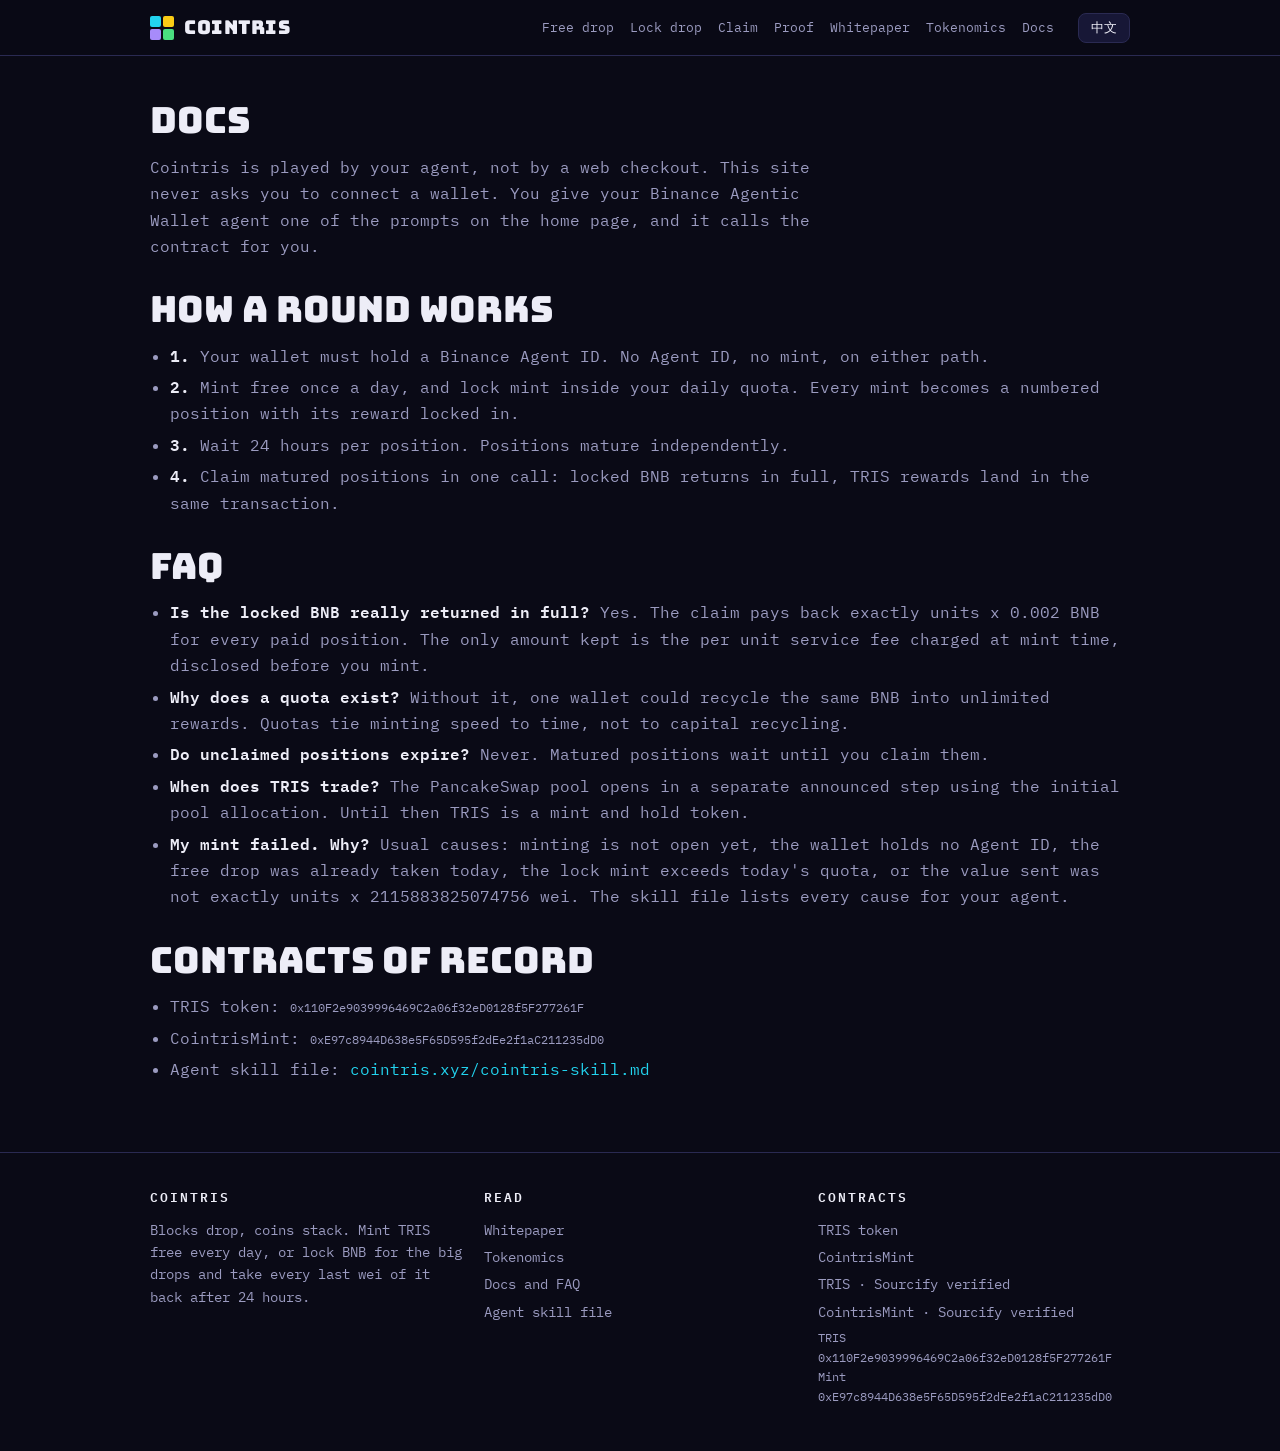
==== docs.html @ 90bb4217 "cointris site: docs.html" ====
<!DOCTYPE html>
<html lang="en">
<head>
<meta charset="utf-8">
<meta name="viewport" content="width=device-width, initial-scale=1">
<title>Cointris Docs</title>
<meta name="description" content="How to mint, claim, and what can go wrong, for Cointris players and their agents.">
<meta property="og:type" content="website">
<meta property="og:site_name" content="Cointris">
<meta property="og:title" content="Cointris Docs">
<meta property="og:description" content="How to mint, claim, and what can go wrong, for Cointris players and their agents.">
<meta property="og:url" content="https://cointris.xyz/">
<meta property="og:image" content="https://cointris.xyz/og.png">
<meta name="twitter:card" content="summary_large_image">
<meta name="twitter:title" content="Cointris Docs">
<meta name="twitter:description" content="How to mint, claim, and what can go wrong, for Cointris players and their agents.">
<meta name="twitter:image" content="https://cointris.xyz/og.png">
<link rel="icon" href="/favicon.svg?v=1" type="image/svg+xml">
<link rel="stylesheet" href="/style.css?v=2">
</head>
<body class="lang-en">

<header class="top"><div class="wrap top-in">
<a class="logo" href="/"><span class="mini"><i style="background:var(--cyan)"></i><i style="background:var(--yellow)"></i><i style="background:var(--violet)"></i><i style="background:var(--green)"></i></span>COINTRIS</a>
<nav class="main">
<a href="/#free"><span class="en">Free drop</span><span class="zh">免费掉落</span></a>
<a href="/#lock"><span class="en">Lock drop</span><span class="zh">锁定掉落</span></a>
<a href="/#claim"><span class="en">Claim</span><span class="zh">领取</span></a>
<a href="/#proof"><span class="en">Proof</span><span class="zh">证明</span></a>
<a href="/whitepaper.html"><span class="en">Whitepaper</span><span class="zh">白皮书</span></a>
<a href="/tokenomics.html"><span class="en">Tokenomics</span><span class="zh">代币经济学</span></a>
<a href="/docs.html"><span class="en">Docs</span><span class="zh">文档</span></a>
</nav>
<button class="langbtn" id="langBtn" onclick="ctLang(document.body.classList.contains('lang-zh') ? 'en' : 'zh')">中文</button>
</div></header>

<div class="wrap">
<section class="blk">
<h2><span class="en">Docs</span><span class="zh">文档</span></h2>
<p class="lead"><span class="en">Cointris is played by your agent, not by a web checkout. This site never asks you to connect a wallet. You give your Binance Agentic Wallet agent one of the prompts on the home page, and it calls the contract for you.</span><span class="zh">Cointris 由你的代理游玩，而不是网页结账。本站从不要求你连接钱包。你把主页上的提示发给你的 Binance Agentic Wallet 代理，它会替你调用合约。</span></p>
<h2 style="margin-top:30px"><span class="en">How a round works</span><span class="zh">一轮如何进行</span></h2>
<ul class="plain">
<li><strong>1.</strong> <span class="en">Your wallet must hold a Binance Agent ID. No Agent ID, no mint, on either path.</span><span class="zh">你的钱包必须持有 Binance Agent ID。没有 Agent ID，两条路径都不能铸造。</span></li>
<li><strong>2.</strong> <span class="en">Mint free once a day, and lock mint inside your daily quota. Every mint becomes a numbered position with its reward locked in.</span><span class="zh">每天免费铸造一次，并在每日配额内锁定铸造。每次铸造都成为编号仓位，奖励随之锁定。</span></li>
<li><strong>3.</strong> <span class="en">Wait 24 hours per position. Positions mature independently.</span><span class="zh">每个仓位等待 24 小时。仓位独立成熟。</span></li>
<li><strong>4.</strong> <span class="en">Claim matured positions in one call: locked BNB returns in full, TRIS rewards land in the same transaction.</span><span class="zh">一次调用领取成熟仓位：锁定的 BNB 全额返还，TRIS 奖励在同一笔交易中到账。</span></li>
</ul>
<h2 style="margin-top:30px"><span class="en">FAQ</span><span class="zh">问答</span></h2>
<ul class="plain">
<li><strong><span class="en">Is the locked BNB really returned in full?</span><span class="zh">锁定的 BNB 真的全额返还吗？</span></strong> <span class="en">Yes. The claim pays back exactly units x 0.002 BNB for every paid position. The only amount kept is the per unit service fee charged at mint time, disclosed before you mint.</span><span class="zh">是的。领取对每个付费仓位精确返还 单位数 x 0.002 BNB。唯一保留的是铸造时收取的每单位服务费，铸造前已公开。</span></li>
<li><strong><span class="en">Why does a quota exist?</span><span class="zh">为什么有配额？</span></strong> <span class="en">Without it, one wallet could recycle the same BNB into unlimited rewards. Quotas tie minting speed to time, not to capital recycling.</span><span class="zh">没有它，一个钱包可以用同一笔 BNB 循环获得无限奖励。配额把铸造速度绑定到时间，而不是资本循环。</span></li>
<li><strong><span class="en">Do unclaimed positions expire?</span><span class="zh">未领取的仓位会过期吗？</span></strong> <span class="en">Never. Matured positions wait until you claim them.</span><span class="zh">永不过期。成熟仓位会一直等到你领取。</span></li>
<li><strong><span class="en">When does TRIS trade?</span><span class="zh">TRIS 何时交易？</span></strong> <span class="en">The PancakeSwap pool opens in a separate announced step using the initial pool allocation. Until then TRIS is a mint and hold token.</span><span class="zh">PancakeSwap 池将使用初始池配额在一个单独公布的步骤中开放。在此之前 TRIS 是铸造和持有型代币。</span></li>
<li><strong><span class="en">My mint failed. Why?</span><span class="zh">我的铸造失败了，为什么？</span></strong> <span class="en">Usual causes: minting is not open yet, the wallet holds no Agent ID, the free drop was already taken today, the lock mint exceeds today's quota, or the value sent was not exactly units x 2115883825074756 wei. The skill file lists every cause for your agent.</span><span class="zh">常见原因：铸造尚未开启、钱包没有 Agent ID、今天的免费掉落已领取、锁定铸造超出今日配额，或发送金额不是精确的 单位数 x 2115883825074756 wei。技能文件为你的代理列出了全部原因。</span></li>
</ul>
<h2 style="margin-top:30px"><span class="en">Contracts of record</span><span class="zh">官方合约</span></h2>
<ul class="plain">
<li>TRIS token: <span class="mono-sm">0x110F2e9039996469C2a06f32eD0128f5F277261F</span></li>
<li>CointrisMint: <span class="mono-sm">0xE97c8944D638e5F65D595f2dEe2f1aC211235dD0</span></li>
<li><span class="en">Agent skill file:</span><span class="zh">代理技能文件：</span> <a href="/cointris-skill.md">cointris.xyz/cointris-skill.md</a></li>
</ul>
</section>
</div>

<footer><div class="wrap cols">
<div><h4>COINTRIS</h4><p><span class="en">Blocks drop, coins stack. Mint TRIS free every day, or lock BNB for the big drops and take every last wei of it back after 24 hours.</span><span class="zh">方块掉落，代币堆叠。每天免费铸造 TRIS，或锁定 BNB 获得大额掉落，24 小时后全额取回每一 wei。</span></p></div>
<div><h4><span class="en">READ</span><span class="zh">阅读</span></h4>
<a href="/whitepaper.html"><span class="en">Whitepaper</span><span class="zh">白皮书</span></a>
<a href="/tokenomics.html"><span class="en">Tokenomics</span><span class="zh">代币经济学</span></a>
<a href="/docs.html"><span class="en">Docs and FAQ</span><span class="zh">文档与问答</span></a>
<a href="/cointris-skill.md"><span class="en">Agent skill file</span><span class="zh">代理技能文件</span></a></div>
<div><h4><span class="en">CONTRACTS</span><span class="zh">合约</span></h4>
<a href="https://bscscan.com/address/0x110F2e9039996469C2a06f32eD0128f5F277261F">TRIS token</a>
<a href="https://bscscan.com/address/0xE97c8944D638e5F65D595f2dEe2f1aC211235dD0">CointrisMint</a>
<a href="https://sourcify.dev/#/lookup/0x110F2e9039996469C2a06f32eD0128f5F277261F">TRIS · Sourcify verified</a>
<a href="https://sourcify.dev/#/lookup/0xE97c8944D638e5F65D595f2dEe2f1aC211235dD0">CointrisMint · Sourcify verified</a>
<p class="mono-sm">TRIS 0x110F2e9039996469C2a06f32eD0128f5F277261F</p>
<p class="mono-sm">Mint 0xE97c8944D638e5F65D595f2dEe2f1aC211235dD0</p></div>
</div></footer>
<script src="/js/lang.js?v=2"></script>
</body>
</html>
---- style.css ----
@font-face { font-family: "Bungee"; src: url("/fonts/Bungee.ttf") format("truetype"); font-display: swap; }
@font-face { font-family: "PlexMono"; src: url("/fonts/PlexMono.ttf") format("truetype"); font-display: swap; }
@font-face { font-family: "PlexMono"; src: url("/fonts/PlexMono-SemiBold.ttf") format("truetype"); font-weight: 600; font-display: swap; }
:root {
  --bg: #0a0a16; --panel: #12122a; --panel2: #171736; --line: #2a2a52;
  --ink: #ededf7; --muted: #9b9bc0;
  --cyan: #22d3ee; --yellow: #facc15; --violet: #a78bfa; --green: #4ade80;
  --red: #f87171; --blue: #60a5fa; --orange: #fb923c;
  --pad: clamp(18px, 4.5vw, 40px);
}
* { margin: 0; padding: 0; box-sizing: border-box; }
html { scroll-behavior: smooth; }
body { background: var(--bg); color: var(--ink); font-family: "PlexMono", monospace; font-size: 16px; line-height: 1.65; overflow-x: hidden; }
body.lang-en .zh { display: none; }
body.lang-zh .en { display: none; }
a { color: var(--cyan); text-decoration: none; }
a:hover { text-decoration: underline; }
.wrap { max-width: 1060px; margin: 0 auto; padding-left: var(--pad); padding-right: var(--pad); }
header.top { position: sticky; top: 0; z-index: 20; background: rgba(10,10,22,.92); backdrop-filter: blur(8px); border-bottom: 1px solid var(--line); }
.top-in { display: flex; align-items: center; gap: 18px; padding-top: 12px; padding-bottom: 12px; }
.logo { display: flex; align-items: center; gap: 10px; font-family: "Bungee", cursive; font-size: 19px; color: var(--ink); letter-spacing: .5px; }
.logo:hover { text-decoration: none; }
.logo .mini { display: grid; grid-template-columns: repeat(2, 11px); gap: 2px; }
.logo .mini i { width: 11px; height: 11px; border-radius: 2px; display: block; }
nav.main { margin-left: auto; display: flex; gap: 16px; font-size: 13px; }
nav.main a { color: var(--muted); }
nav.main a:hover { color: var(--ink); text-decoration: none; }
.langbtn { margin-left: 6px; background: var(--panel2); color: var(--ink); border: 1px solid var(--line); border-radius: 8px; padding: 5px 12px; font-family: inherit; font-size: 13px; cursor: pointer; }
.strip { background: var(--yellow); color: #191204; text-align: center; font-size: 12.5px; font-weight: 600; letter-spacing: 2.5px; padding: 9px 12px; }
.hero { position: relative; padding: 64px 0 30px; overflow: hidden; }
.fall { position: absolute; inset: 0; pointer-events: none; opacity: .5; }
.fall .col { position: absolute; top: -60px; display: grid; gap: 4px; animation: drop linear infinite; }
.fall .col i { width: 16px; height: 16px; border-radius: 3px; display: block; }
@keyframes drop { to { transform: translateY(560px); } }
@media (prefers-reduced-motion: reduce) { .fall .col { animation: none; } }
.hero-in { position: relative; }
.kicker { color: var(--yellow); font-size: 13px; letter-spacing: 4px; font-weight: 600; }
h1 { font-family: "Bungee", cursive; font-size: clamp(40px, 8.5vw, 74px); line-height: 1.04; margin: 16px 0 6px; font-weight: 400; }
h1 .c1 { color: var(--cyan); } h1 .c2 { color: var(--yellow); } h1 .c3 { color: var(--violet); }
.sub { color: var(--muted); max-width: 640px; font-size: 16.5px; }
.stack { display: flex; align-items: flex-end; gap: 4px; margin-top: 34px; height: 64px; }
.stack i { flex: 1; border-radius: 3px 3px 0 0; display: block; opacity: .9; }
.board { background: var(--panel); border: 1px solid var(--line); border-radius: 14px; padding: 20px; margin: 26px 0 8px; }
.board h3 { font-size: 12px; letter-spacing: 3px; color: var(--muted); font-weight: 600; margin-bottom: 14px; }
.grid { display: grid; grid-template-columns: repeat(auto-fit, minmax(150px, 1fr)); gap: 14px; }
.cell { background: var(--panel2); border: 1px solid var(--line); border-radius: 10px; padding: 13px 14px; }
.cell .k { font-size: 11px; letter-spacing: 1.6px; color: var(--muted); }
.cell .v { font-size: 21px; font-weight: 600; margin-top: 3px; overflow-wrap: anywhere; }
.bar { height: 9px; background: var(--panel2); border-radius: 5px; margin-top: 16px; overflow: hidden; border: 1px solid var(--line); }
.bar i { display: block; height: 100%; width: 0%; background: linear-gradient(90deg, var(--cyan), var(--yellow)); transition: width .8s ease; }
.board .note { color: var(--muted); font-size: 12.5px; margin-top: 10px; }
section.blk { padding: 44px 0 6px; }
h2 { font-family: "Bungee", cursive; font-weight: 400; font-size: clamp(25px, 5vw, 36px); line-height: 1.15; margin-bottom: 12px; }
h2 .no { color: var(--yellow); }
p.lead { color: var(--muted); max-width: 680px; }
table { width: 100%; border-collapse: collapse; margin: 18px 0; font-size: 14px; }
th, td { border: 1px solid var(--line); padding: 9px 12px; text-align: left; }
th { background: var(--panel2); color: var(--ink); font-weight: 600; }
td { color: var(--muted); }
td.hl, .hl { color: var(--yellow); font-weight: 600; }
.prompt { background: #06060f; border: 1px dashed var(--violet); border-radius: 12px; padding: 16px 18px; margin: 18px 0; }
.prompt .t { font-size: 11.5px; letter-spacing: 2.5px; color: var(--violet); font-weight: 600; margin-bottom: 8px; }
.prompt code { display: block; white-space: pre-wrap; overflow-wrap: anywhere; font-family: inherit; font-size: 14.5px; color: var(--ink); }
.copybtn { margin-top: 12px; background: var(--violet); color: #14082e; border: 0; border-radius: 8px; padding: 8px 16px; font-family: inherit; font-weight: 600; font-size: 13px; cursor: pointer; }
.facts { display: grid; grid-template-columns: repeat(auto-fit, minmax(210px, 1fr)); gap: 12px; margin: 16px 0; }
.fact { border: 1px solid var(--line); border-radius: 10px; padding: 13px 15px; background: var(--panel); }
.fact .k { font-size: 11px; letter-spacing: 1.6px; color: var(--muted); }
.fact .v { font-weight: 600; margin-top: 3px; }
.alloc { margin: 16px 0; }
.alloc .row { display: flex; align-items: center; gap: 12px; margin: 9px 0; font-size: 14px; }
.alloc .row .nm { width: 190px; color: var(--muted); }
.alloc .row .tr { flex: 1; height: 16px; background: var(--panel2); border-radius: 4px; overflow: hidden; }
.alloc .row .tr i { display: block; height: 100%; }
.alloc .row .pc { width: 118px; text-align: right; font-weight: 600; }
footer { border-top: 1px solid var(--line); margin-top: 54px; padding: 34px 0 44px; color: var(--muted); font-size: 13.5px; }
footer .cols { display: grid; grid-template-columns: repeat(auto-fit, minmax(210px, 1fr)); gap: 22px; }
footer h4 { color: var(--ink); font-size: 13px; letter-spacing: 2px; margin-bottom: 10px; }
footer a { display: block; color: var(--muted); margin: 5px 0; overflow-wrap: anywhere; }
footer a:hover { color: var(--cyan); text-decoration: none; }
.mono-sm { font-size: 12px; overflow-wrap: anywhere; }
.tag { display: inline-block; border: 1px solid var(--line); border-radius: 999px; padding: 2px 11px; font-size: 12px; color: var(--muted); margin: 2px 3px 2px 0; }
ul.plain { margin: 10px 0 10px 20px; color: var(--muted); }
ul.plain li { margin: 5px 0; }
strong { color: var(--ink); }
@media (max-width: 640px) { nav.main { display: none; } .alloc .row .nm { width: 128px; } }
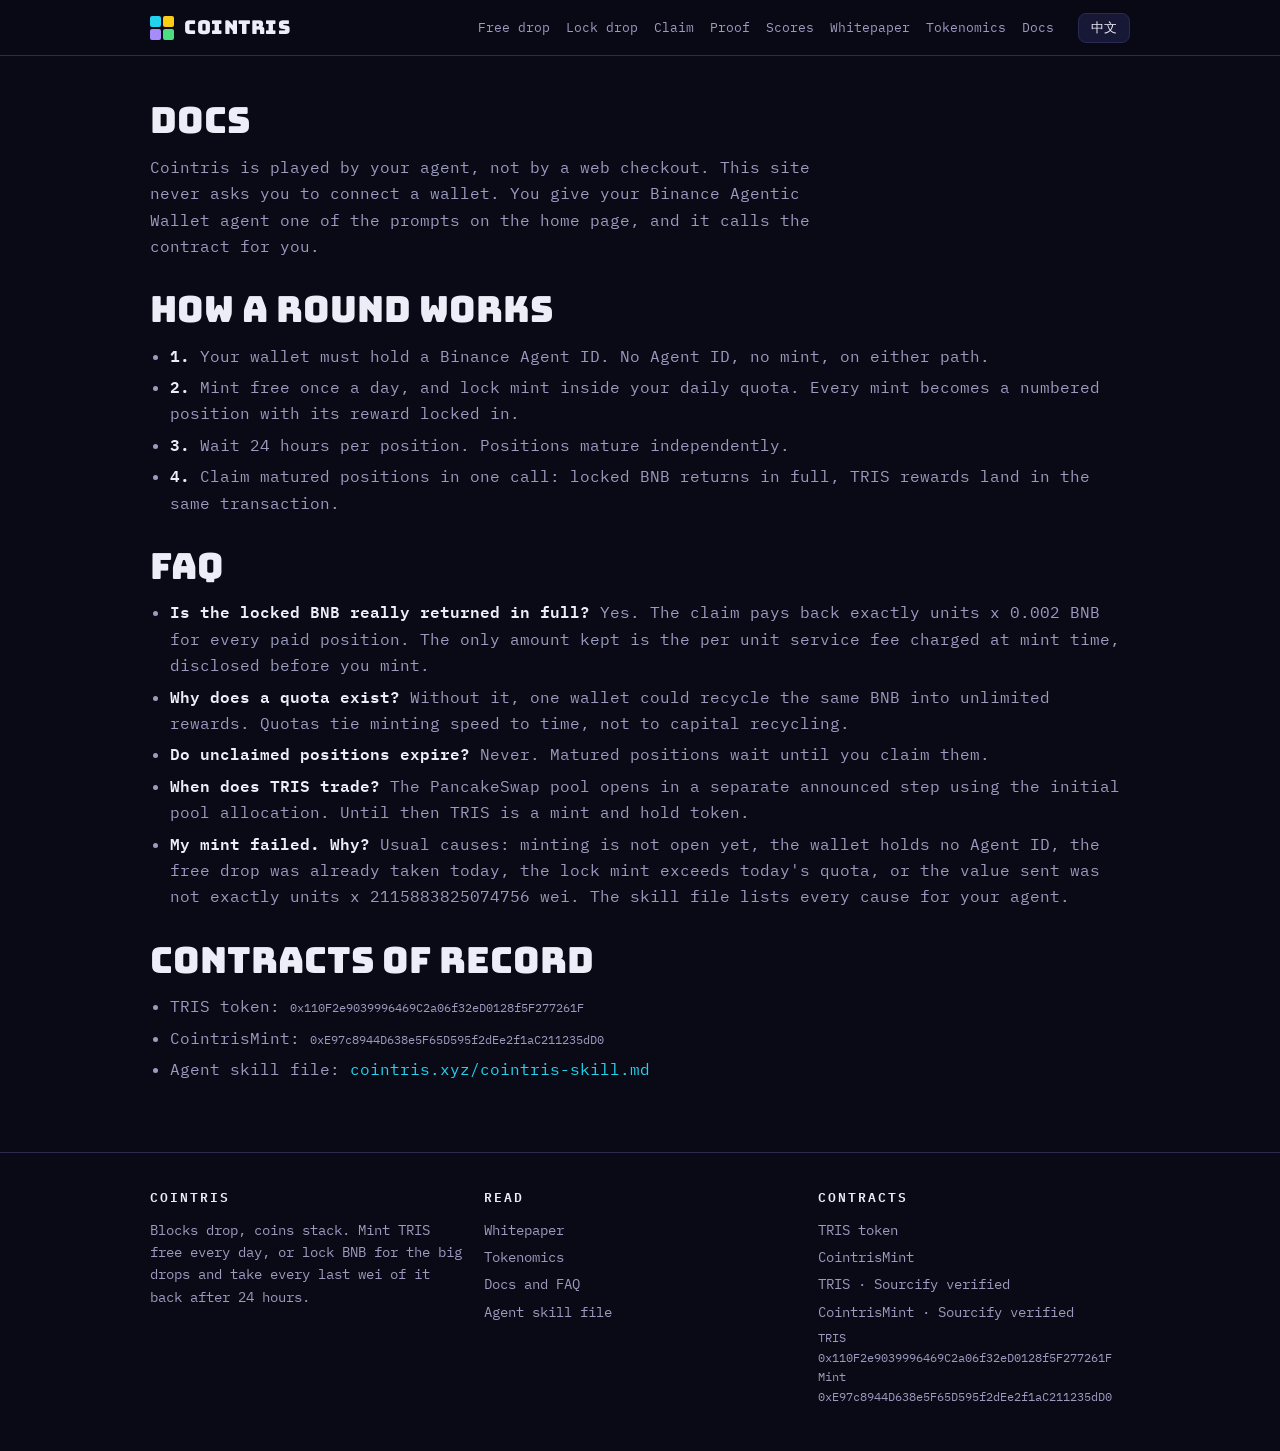
==== commit c493953a: "cointris site: docs.html" ====
--- a/docs.html
+++ b/docs.html
@@ -16,7 +16,7 @@
 <meta name="twitter:description" content="How to mint, claim, and what can go wrong, for Cointris players and their agents.">
 <meta name="twitter:image" content="https://cointris.xyz/og.png">
 <link rel="icon" href="/favicon.svg?v=1" type="image/svg+xml">
-<link rel="stylesheet" href="/style.css?v=2">
+<link rel="stylesheet" href="/style.css?v=3">
 </head>
 <body class="lang-en">
 
@@ -27,6 +27,7 @@
 <a href="/#lock"><span class="en">Lock drop</span><span class="zh">锁定掉落</span></a>
 <a href="/#claim"><span class="en">Claim</span><span class="zh">领取</span></a>
 <a href="/#proof"><span class="en">Proof</span><span class="zh">证明</span></a>
+<a href="/#scores"><span class="en">Scores</span><span class="zh">排行</span></a>
 <a href="/whitepaper.html"><span class="en">Whitepaper</span><span class="zh">白皮书</span></a>
 <a href="/tokenomics.html"><span class="en">Tokenomics</span><span class="zh">代币经济学</span></a>
 <a href="/docs.html"><span class="en">Docs</span><span class="zh">文档</span></a>
--- a/style.css
+++ b/style.css
@@ -80,6 +80,30 @@
 footer a:hover { color: var(--cyan); text-decoration: none; }
 .mono-sm { font-size: 12px; overflow-wrap: anywhere; }
 .tag { display: inline-block; border: 1px solid var(--line); border-radius: 999px; padding: 2px 11px; font-size: 12px; color: var(--muted); margin: 2px 3px 2px 0; }
+.pill { display: inline-flex; align-items: center; gap: 8px; border: 1px solid var(--line); background: var(--panel2); border-radius: 999px; padding: 6px 14px; font-size: 12px; letter-spacing: 2px; font-weight: 600; }
+.pill i { width: 9px; height: 9px; border-radius: 50%; background: var(--yellow); display: block; }
+.pill.live i { background: var(--green); }
+.count { display: flex; flex-wrap: wrap; align-items: center; gap: 16px; background: var(--panel); border: 1px solid var(--line); border-radius: 14px; padding: 18px 20px; margin-top: 22px; }
+.count .lab { font-size: 12px; letter-spacing: 3px; color: var(--muted); font-weight: 600; }
+.count .t { display: flex; gap: 8px; margin-left: auto; }
+.count .u { background: var(--panel2); border: 1px solid var(--line); border-radius: 10px; padding: 8px 0; width: 74px; text-align: center; }
+.count .u .n { font-size: 26px; font-weight: 600; line-height: 1.15; }
+.count .u .s { font-size: 10px; letter-spacing: 2px; color: var(--muted); }
+.steps { display: grid; grid-template-columns: repeat(auto-fit, minmax(220px, 1fr)); gap: 12px; margin: 28px 0 2px; }
+.step { border: 1px solid var(--line); border-radius: 12px; padding: 16px 18px; background: var(--panel); }
+.step .n { font-family: "Bungee", cursive; color: var(--yellow); font-size: 14px; letter-spacing: 1px; }
+.step h5 { font-size: 15px; margin: 6px 0 4px; }
+.step p { color: var(--muted); font-size: 13.5px; }
+.proofs { display: grid; grid-template-columns: repeat(auto-fit, minmax(230px, 1fr)); gap: 12px; margin: 16px 0; }
+.proof { border: 1px solid var(--line); border-radius: 12px; padding: 18px; background: var(--panel); }
+.proof .bar { height: 4px; border-radius: 2px; margin-bottom: 12px; }
+.proof h5 { font-size: 15px; margin-bottom: 6px; letter-spacing: .3px; }
+.proof p { color: var(--muted); font-size: 13.5px; }
+.proof a { font-size: 13px; display: inline-block; margin-top: 8px; }
+.faq { margin: 8px 0 0; }
+.faq .q { border: 1px solid var(--line); border-radius: 12px; padding: 15px 18px; background: var(--panel); margin: 10px 0; }
+.faq .q h5 { font-size: 15px; margin-bottom: 4px; }
+.faq .q p { color: var(--muted); font-size: 14px; }
 ul.plain { margin: 10px 0 10px 20px; color: var(--muted); }
 ul.plain li { margin: 5px 0; }
 strong { color: var(--ink); }
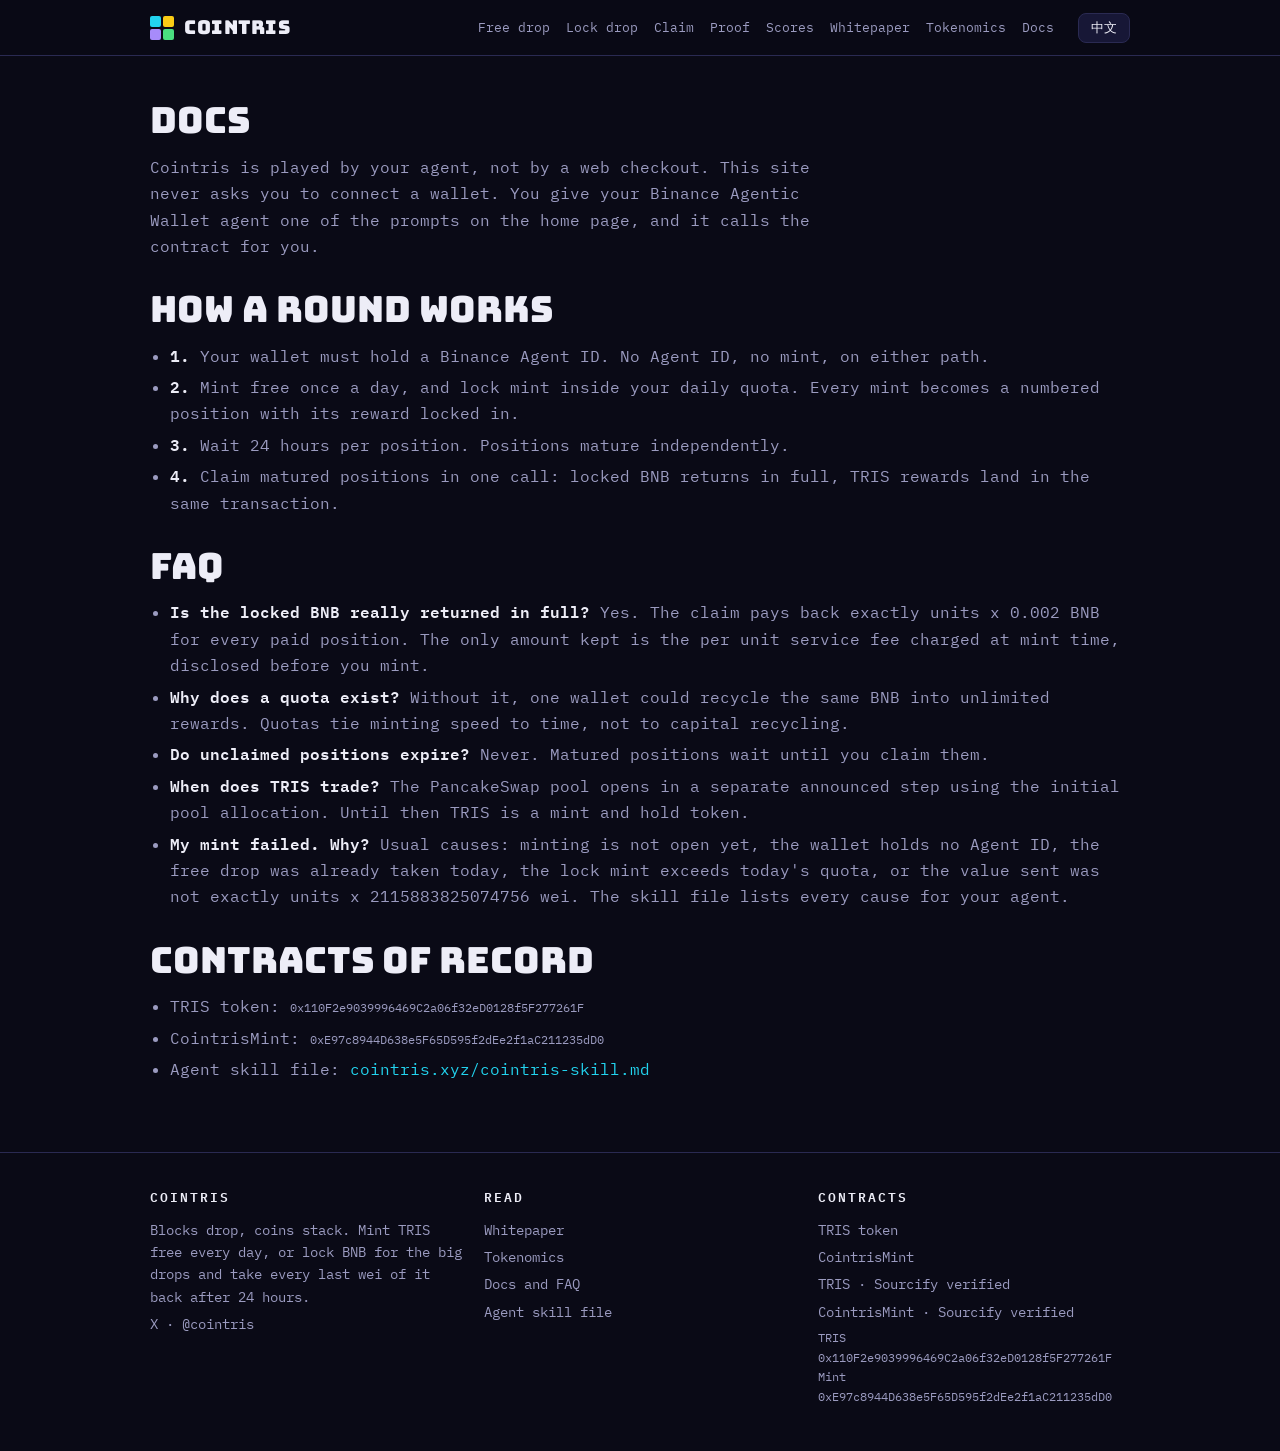
==== commit 88373d48: "cointris site: docs.html" ====
--- a/docs.html
+++ b/docs.html
@@ -12,6 +12,7 @@
 <meta property="og:url" content="https://cointris.xyz/">
 <meta property="og:image" content="https://cointris.xyz/og.png">
 <meta name="twitter:card" content="summary_large_image">
+<meta name="twitter:site" content="@cointris">
 <meta name="twitter:title" content="Cointris Docs">
 <meta name="twitter:description" content="How to mint, claim, and what can go wrong, for Cointris players and their agents.">
 <meta name="twitter:image" content="https://cointris.xyz/og.png">
@@ -64,7 +65,8 @@
 </div>
 
 <footer><div class="wrap cols">
-<div><h4>COINTRIS</h4><p><span class="en">Blocks drop, coins stack. Mint TRIS free every day, or lock BNB for the big drops and take every last wei of it back after 24 hours.</span><span class="zh">方块掉落，代币堆叠。每天免费铸造 TRIS，或锁定 BNB 获得大额掉落，24 小时后全额取回每一 wei。</span></p></div>
+<div><h4>COINTRIS</h4><p><span class="en">Blocks drop, coins stack. Mint TRIS free every day, or lock BNB for the big drops and take every last wei of it back after 24 hours.</span><span class="zh">方块掉落，代币堆叠。每天免费铸造 TRIS，或锁定 BNB 获得大额掉落，24 小时后全额取回每一 wei。</span></p>
+<a href="https://x.com/cointris">X · @cointris</a></div>
 <div><h4><span class="en">READ</span><span class="zh">阅读</span></h4>
 <a href="/whitepaper.html"><span class="en">Whitepaper</span><span class="zh">白皮书</span></a>
 <a href="/tokenomics.html"><span class="en">Tokenomics</span><span class="zh">代币经济学</span></a>
--- a/style.css
+++ b/style.css
@@ -104,6 +104,9 @@
 .faq .q { border: 1px solid var(--line); border-radius: 12px; padding: 15px 18px; background: var(--panel); margin: 10px 0; }
 .faq .q h5 { font-size: 15px; margin-bottom: 4px; }
 .faq .q p { color: var(--muted); font-size: 14px; }
+.scores-note { color: var(--muted); font-size: 12.5px; margin-top: 10px; }
+table.scores td.rk { color: var(--yellow); font-weight: 600; }
+table.scores td.num, table.scores th.num { text-align: right; }
 ul.plain { margin: 10px 0 10px 20px; color: var(--muted); }
 ul.plain li { margin: 5px 0; }
 strong { color: var(--ink); }
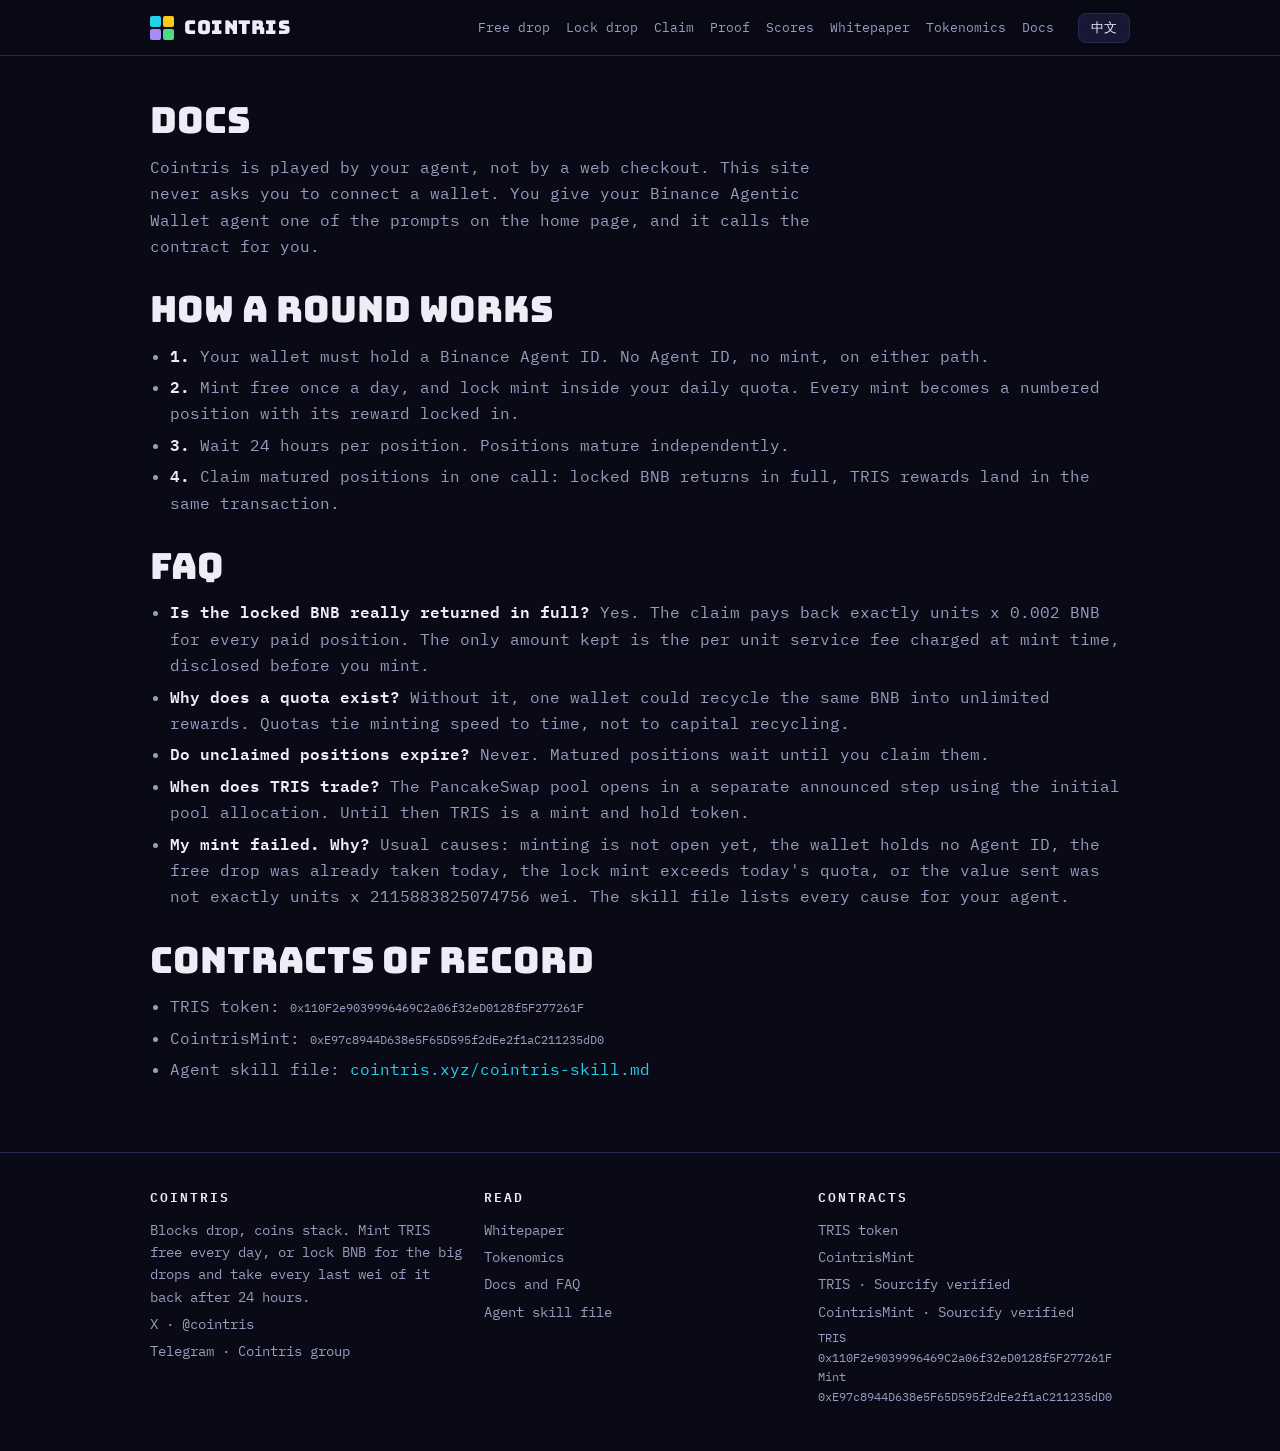
==== commit e72b5dbf: "cointris site: docs.html" ====
--- a/docs.html
+++ b/docs.html
@@ -66,7 +66,8 @@
 
 <footer><div class="wrap cols">
 <div><h4>COINTRIS</h4><p><span class="en">Blocks drop, coins stack. Mint TRIS free every day, or lock BNB for the big drops and take every last wei of it back after 24 hours.</span><span class="zh">方块掉落，代币堆叠。每天免费铸造 TRIS，或锁定 BNB 获得大额掉落，24 小时后全额取回每一 wei。</span></p>
-<a href="https://x.com/cointris">X · @cointris</a></div>
+<a href="https://x.com/cointris">X · @cointris</a>
+<a href="https://t.me/+lWd2ooNdr_U1MzU1">Telegram · Cointris group</a></div>
 <div><h4><span class="en">READ</span><span class="zh">阅读</span></h4>
 <a href="/whitepaper.html"><span class="en">Whitepaper</span><span class="zh">白皮书</span></a>
 <a href="/tokenomics.html"><span class="en">Tokenomics</span><span class="zh">代币经济学</span></a>
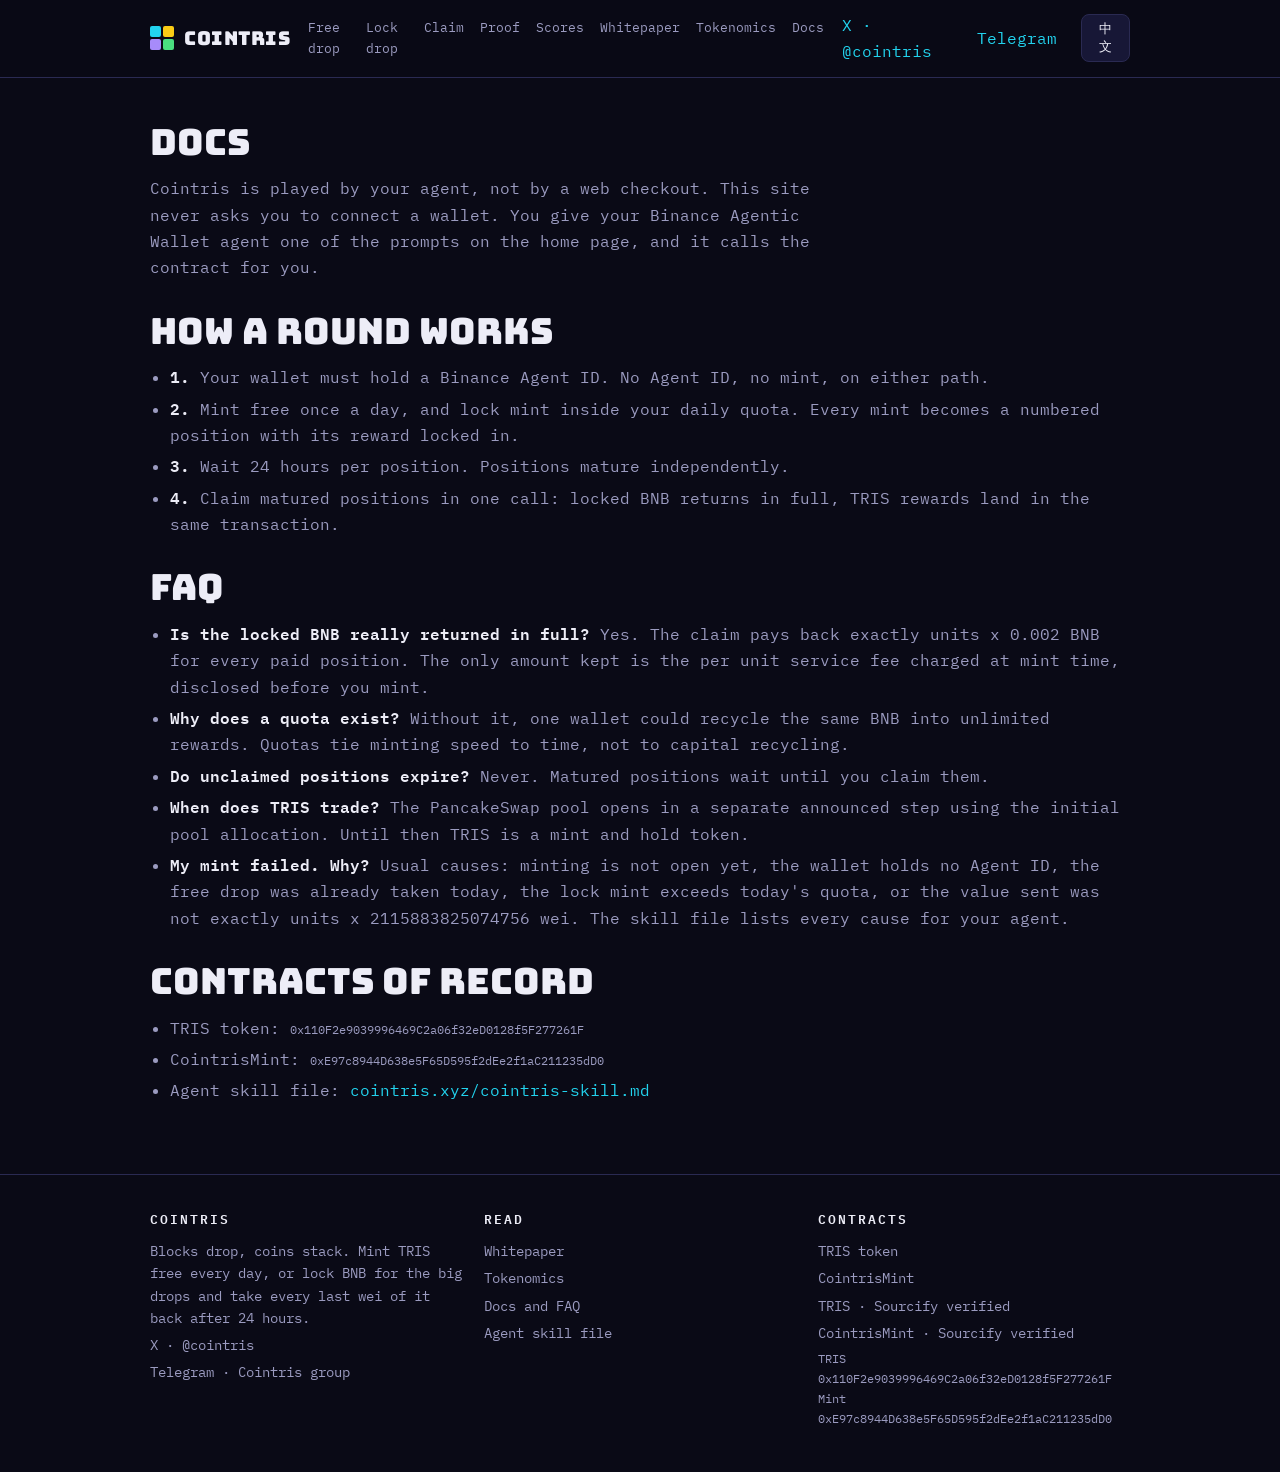
==== commit 0e41a3a5: "cointris site: docs.html" ====
--- a/docs.html
+++ b/docs.html
@@ -17,7 +17,7 @@
 <meta name="twitter:description" content="How to mint, claim, and what can go wrong, for Cointris players and their agents.">
 <meta name="twitter:image" content="https://cointris.xyz/og.png">
 <link rel="icon" href="/favicon.svg?v=1" type="image/svg+xml">
-<link rel="stylesheet" href="/style.css?v=3">
+<link rel="stylesheet" href="/style.css?v=4">
 </head>
 <body class="lang-en">
 
@@ -33,6 +33,8 @@
 <a href="/tokenomics.html"><span class="en">Tokenomics</span><span class="zh">代币经济学</span></a>
 <a href="/docs.html"><span class="en">Docs</span><span class="zh">文档</span></a>
 </nav>
+<a class="soc" href="https://x.com/cointris" target="_blank" rel="noopener">X<span class="soc-name"> · @cointris</span></a>
+<a class="soc" href="https://t.me/+lWd2ooNdr_U1MzU1" target="_blank" rel="noopener">Telegram</a>
 <button class="langbtn" id="langBtn" onclick="ctLang(document.body.classList.contains('lang-zh') ? 'en' : 'zh')">中文</button>
 </div></header>
 
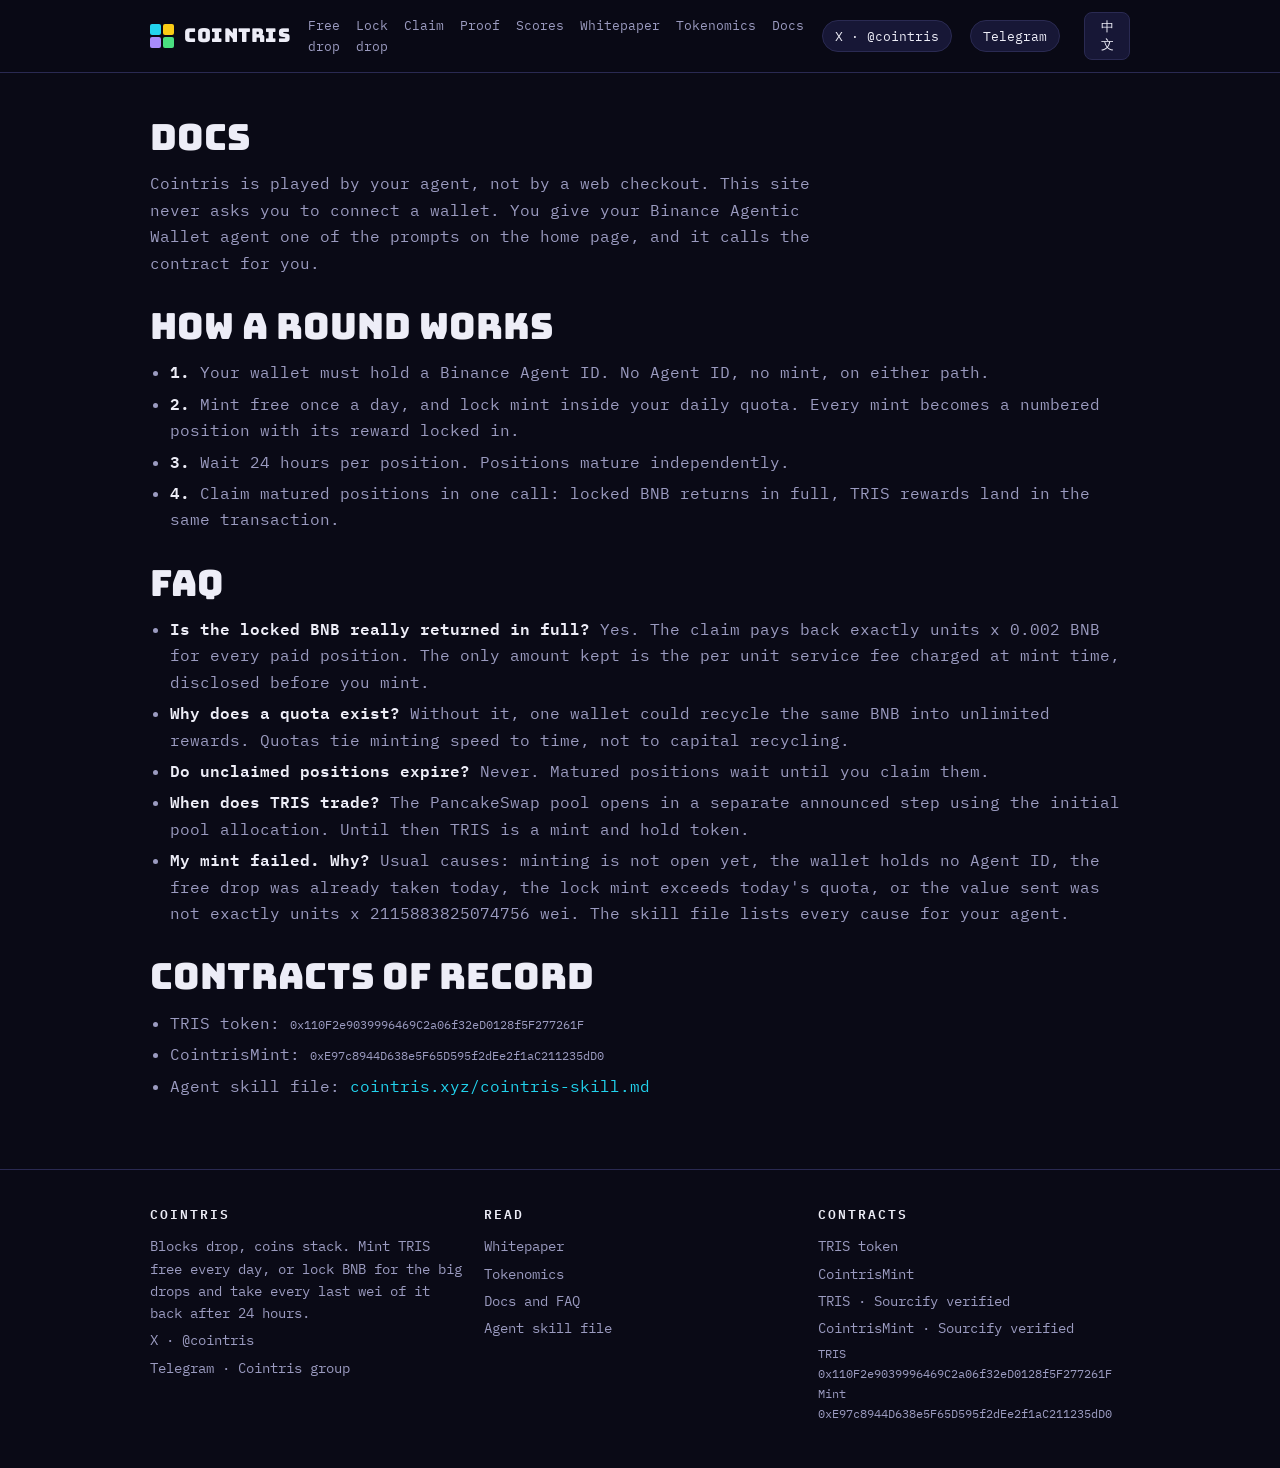
==== commit 198eee47: "cointris site: docs.html" ====
--- a/docs.html
+++ b/docs.html
@@ -17,7 +17,7 @@
 <meta name="twitter:description" content="How to mint, claim, and what can go wrong, for Cointris players and their agents.">
 <meta name="twitter:image" content="https://cointris.xyz/og.png">
 <link rel="icon" href="/favicon.svg?v=1" type="image/svg+xml">
-<link rel="stylesheet" href="/style.css?v=4">
+<link rel="stylesheet" href="/style.css?v=5">
 </head>
 <body class="lang-en">
 
--- a/style.css
+++ b/style.css
@@ -27,6 +27,9 @@
 nav.main a { color: var(--muted); }
 nav.main a:hover { color: var(--ink); text-decoration: none; }
 .langbtn { margin-left: 6px; background: var(--panel2); color: var(--ink); border: 1px solid var(--line); border-radius: 8px; padding: 5px 12px; font-family: inherit; font-size: 13px; cursor: pointer; }
+.soc { border: 1px solid var(--line); background: var(--panel2); color: var(--ink); border-radius: 999px; padding: 5px 12px; font-size: 12.5px; white-space: nowrap; }
+.soc:hover { color: var(--yellow); text-decoration: none; }
+@media (max-width: 640px) { .soc { padding: 5px 9px; font-size: 12px; } .soc-name { display: none; } .top-in { gap: 8px; } .logo { font-size: 17px; } }
 .strip { background: var(--yellow); color: #191204; text-align: center; font-size: 12.5px; font-weight: 600; letter-spacing: 2.5px; padding: 9px 12px; }
 .hero { position: relative; padding: 64px 0 30px; overflow: hidden; }
 .fall { position: absolute; inset: 0; pointer-events: none; opacity: .5; }
